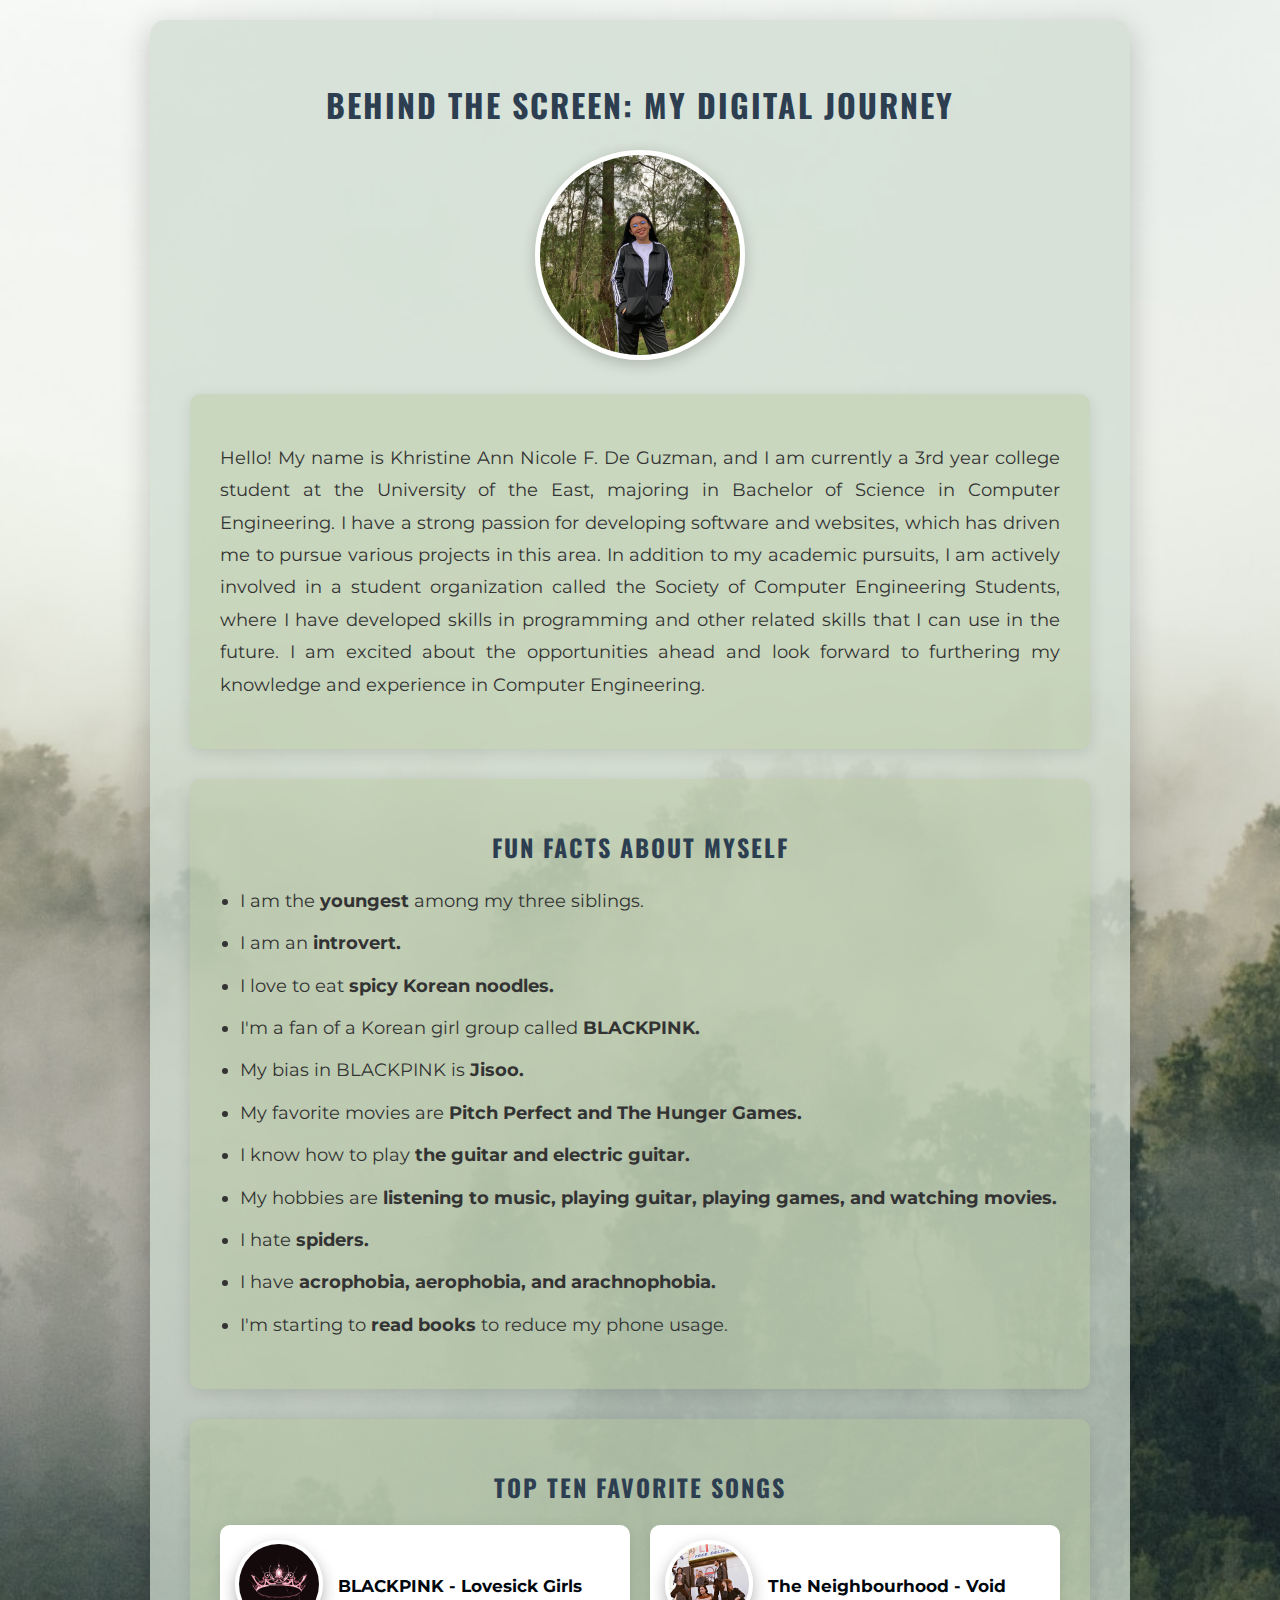
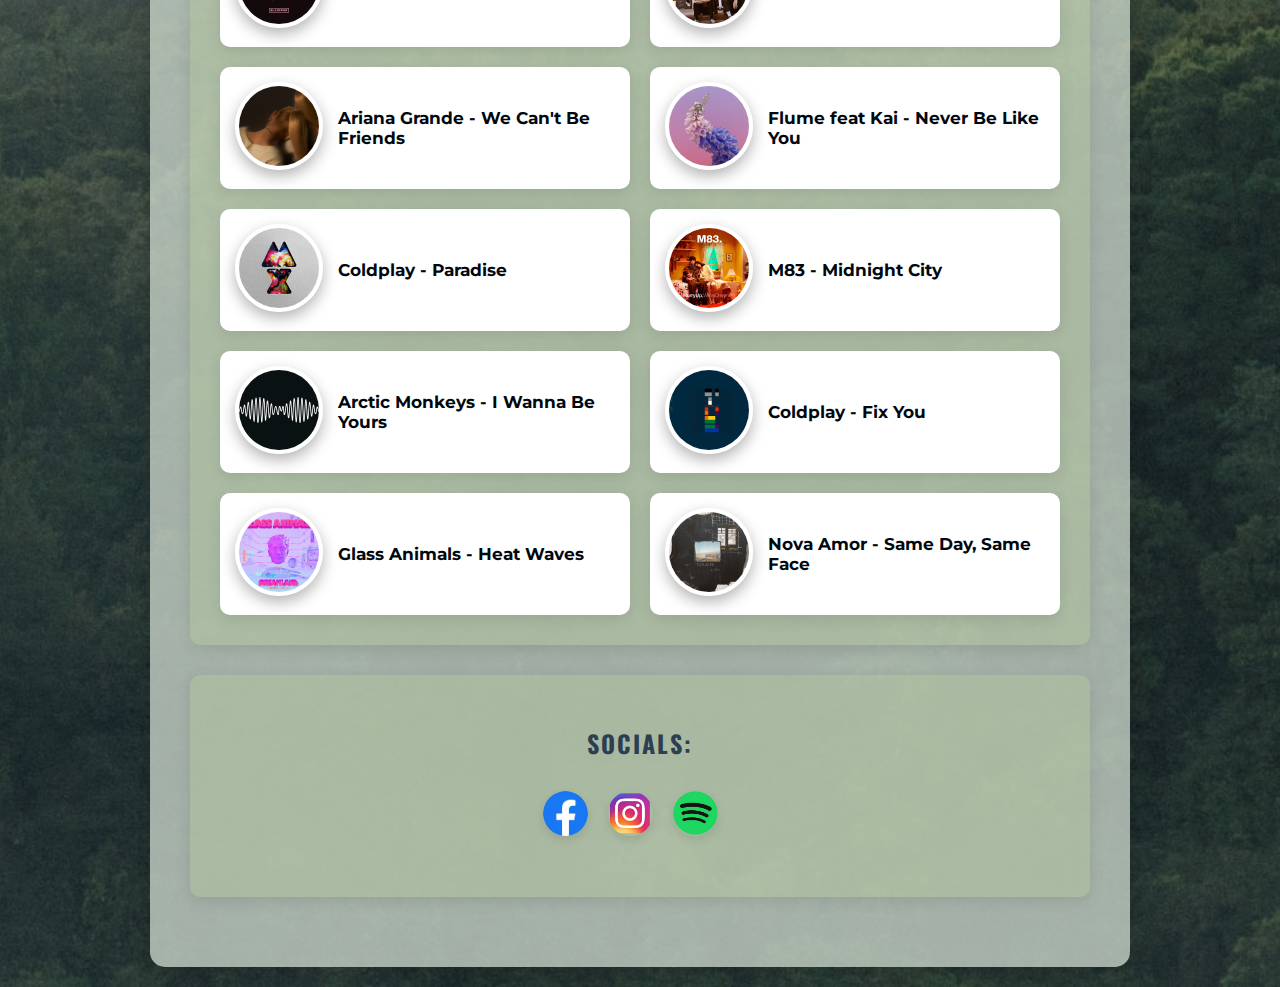
==== mysite/index.html @ 2cab1b67 "images" ====
<!DOCTYPE html>
<html lang="en">
<head>
    <meta charset="UTF-8"> <!-- Character encoding for the document -->
    <meta name="viewport" content="width=device-width, initial-scale=1.0"> <!-- Responsive design for mobile devices -->
    <title>Biography</title> <!-- Title of the page displayed in the browser tab -->
    <link rel="stylesheet" href="https://cdnjs.cloudflare.com/ajax/libs/font-awesome/6.0.0-beta3/css/all.min.css"> <!-- Font Awesome for icons -->
    <link href="https://fonts.googleapis.com/css2?family=Anton&family=Eczar:wght@400..800&family=Headland+One&family=Montserrat:ital,wght@0,100..900;1,100..900&family=Oswald:wght@200..700&family=Playfair:ital,opsz,wght@0,5..1200,300..900;1,5..1200,300..900&display=swap" rel="stylesheet"> <!-- Google Fonts for custom typography -->
    <style>
        /* General styles for the body */
        body {
            display: flex; /* Flexbox layout for centering content */
            justify-content: center; /* Center content horizontally */
            align-items: center; /* Center content vertically */
            background-image: url('/images/forest2.jpg'); /* Background image */
            background-size: cover; /* Cover the entire viewport */
            background-position: center; /* Center the image */
            background-repeat: no-repeat; /* No repeating of background image */
            margin: 0; /* Remove default margin */
            font-family: 'Montserrat', sans-serif; /* Default font for the body */
            color: #333; /* Default text color */
        }

        /* Container for main content */
        .main-container {
            background-color: rgba(208, 220, 208, 0.75); /* Semi-transparent background color */
            border-radius: 15px; /* Rounded corners */
            padding: 40px; /* Padding inside the container */
            max-width: 900px; /* Maximum width of the container */
            margin: 20px; /* Margin around the container */
            box-shadow: 0 8px 30px rgba(0, 0, 0, 0.2); /* Shadow effect */
            animation: fadeIn 1s ease-in-out; /* Fade-in animation */
        }

        /* Styles for headings */
        h1, h2 {
            font-family: 'Oswald', sans-serif; /* Custom font for headings */
            color: #2c3e50; /* Text color for headings */
            text-transform: uppercase; /* Uppercase text */
            letter-spacing: 2px; /* Spacing between letters */
        }

        /* Styles for circular image */
        .circle-image {
            height: 200px; /* Height of the image */
            width: 200px; /* Width of the image */
            border-radius: 50%; /* Circular shape */
            object-fit: cover; /* Crop the image to fit the container */
            border: 5px solid #fff; /* White border around the image */
            box-shadow: 0 4px 15px rgba(0, 0, 0, 0.2); /* Shadow effect */
            transition: transform 0.3s ease; /* Smooth transition for hover effect */
        }

        /* Hover effect for the circular image */
        .circle-image:hover {
            transform: scale(1.05); /* Slightly enlarge the image on hover */
        }

        /* Styles for section containers */
        .section-container {
            background-color: rgba(181, 201, 154, 0.4); /* Semi-transparent background color */
            border-radius: 10px; /* Rounded corners */
            padding: 30px; /* Padding inside the container */
            margin: 30px 0; /* Margin above and below the container */
            box-shadow: 0 4px 15px rgba(0, 0, 0, 0.1); /* Shadow effect */
        }

        /* Styles for text size */
        .size {
            font-size: 18px; /* Font size for text */
            line-height: 1.8; /* Line height for readability */
        }

        /* Styles for unordered lists */
        ul.size {
            padding-left: 20px; /* Indentation for list items */
        }

        ul.size li {
            margin-bottom: 10px; /* Space between list items */
        }

        /* Styles for justified text alignment */
        .justify-center {
            width: 100%; /* Full width */
            margin: 0 auto; /* Center align the text block */
            text-align: justify; /* Justify text */
            text-align-last: start; /* Align the last line to the start */
        }

        /* Grid layout for song items */
        .container {
            display: grid; /* Grid layout */
            grid-template-columns: 1fr 1fr; /* Two equal columns */
            gap: 20px; /* Space between grid items */
        }

        .column {
            display: grid; /* Grid layout for columns */
            gap: 20px; /* Space between items */
        }

        /* Styles for individual items */
        .item {
            display: flex; /* Flexbox layout */
            align-items: center; /* Center items vertically */
            background-color: #fff; /* White background */
            padding: 15px; /* Padding inside the item */
            border-radius: 10px; /* Rounded corners */
            box-shadow: 0 4px 15px rgba(0, 0, 0, 0.1); /* Shadow effect */
            transition: transform 0.3s ease, box-shadow 0.3s ease; /* Smooth transition for hover effects */
        }

        /* Hover effect for items */
        .item:hover {
            transform: scale(1.05); /* Slightly enlarge the item on hover */
            box-shadow: 0 6px 20px rgba(0, 0, 0, 0.2); /* Stronger shadow on hover */
        }

       /* Styles for play button images */
        .playButton {
            width: 80px; /* Width of the button */
            height: 80px; /* Height of the button to maintain a square aspect ratio */
            border-radius: 50%; /* Circular shape */
            object-fit: cover; /* Crop the image to fit the container */
            cursor: pointer; /* Pointer cursor on hover */
            margin-right: 15px; /* Space between button and text */
            border: 4px solid rgba(255, 255, 255, 0.8); /* Semi-transparent white border */
            box-shadow: 0 6px 15px rgba(0, 0, 0, 0.3); /* Enhanced shadow effect */
            transition: all 0.3s ease; /* Smooth transition for hover effects */
            background: radial-gradient(circle, rgba(255, 255, 255, 0.1), rgba(255, 255, 255, 0) 70%); /* Subtle gradient effect */
        }

        /* Hover effect for play button images */
        .playButton:hover {
            transform: scale(1.1); /* Slightly enlarge the image on hover */
            box-shadow: 0 8px 20px rgba(0, 0, 0, 0.4); /* Stronger shadow on hover */
            border-color: rgba(255, 255, 255, 1); /* Solid white border on hover */
            background: radial-gradient(circle, rgba(255, 255, 255, 0.2), rgba(255, 255, 255, 0) 70%); /* More pronounced gradient effect */
        }
        /* Styles for text in items */
        .text {
            font-size: 17px; /* Font size for text */
            text-align: left; /* Align text to the left */
            flex: 1; /* Flexbox to fill available space */
            color: #00070e; /* Text color */
        }

        /* Styles for social media buttons */
        .socials-container {
            display: flex; /* Flexbox layout */
            justify-content: center; /* Center align items horizontally */
            flex-wrap: wrap; /* Wrap items if necessary */
            gap: 20px; /* Space between items */
            margin-top: 30px; /* Margin above the container */
        }

        .socials-container .button img {
            width: 45px; /* Width of social media icons */
            height: 45px; /* Height of social media icons */
            transition: transform 0.3s ease; /* Smooth transition for hover effect */
            border-radius: 50%; /* Circular shape */
            box-shadow: 0 4px 10px rgba(0, 0, 0, 0.1); /* Shadow effect */
        }

        /* Hover effect for social media icons */
        .socials-container .button img:hover {
            transform: scale(1.2); /* Slightly enlarge the icon on hover */
        }

        /* Keyframes for fade-in animation */
        @keyframes fadeIn {
            from {
                opacity: 0; /* Start with opacity 0 */
                transform: translateY(-20px); /* Start slightly above */
            }
            to {
                opacity: 1; /* End with full opacity */
                transform: translateY(0); /* End at original position */
            }
        }
    </style>
</head>
<body>
    <div class="main-container">
        <center>
            <h1>Behind the Screen: My Digital Journey</h1> <!-- Main heading -->
            <img src="/images/me again.jpg" class="circle-image" alt="My Photo" title="so cute"> <!-- Profile image -->
        </center>

        <div class="section-container">
            <div class="justify-center">
                <p id="p1" class="size">
                    Hello! My name is Khristine Ann Nicole F. De Guzman, and I am currently a 3rd year college student at the University of the East,
                    majoring in Bachelor of Science in Computer Engineering. I have a strong passion for developing software and websites, which 
                    has driven me to pursue various projects in this area. In addition to my academic pursuits, I am actively involved in a student  
                    organization called the Society of Computer Engineering Students, where I have developed skills in programming and other related skills that I can 
                    use in the future. I am excited about the opportunities ahead and look forward to furthering my knowledge and experience in Computer Engineering.
                </p>
            </div>
        </div>

        <div class="section-container">
            <center>
                <h2>Fun Facts About Myself</h2> <!-- Section heading -->
            </center>
            <ul class="size">
                <!-- List of fun facts -->
                <li>I am the <strong>youngest</strong> among my three siblings.</li>
                <li>I am an <strong>introvert.</strong></li>
                <li>I love to eat <strong>spicy Korean noodles.</strong></li>
                <li>I'm a fan of a Korean girl group called <strong>BLACKPINK.</strong></li>
                <li>My bias in BLACKPINK is <strong>Jisoo.</strong></li>
                <li>My favorite movies are <strong>Pitch Perfect and The Hunger Games.</strong></li>
                <li>I know how to play <strong>the guitar and electric guitar.</strong></li>
                <li>My hobbies are <strong>listening to music, playing guitar, playing games, and watching movies.</strong></li>
                <li>I hate <strong>spiders.</strong></li>
                <li>I have <strong>acrophobia, aerophobia, and arachnophobia.</strong></li>
                <li>I'm starting to <strong>read books</strong> to reduce my phone usage.</li>
            </ul>
        </div>

        <div class="section-container">
            <center>
                <h2>Top Ten Favorite Songs</h2> <!-- Section heading -->
            </center>
            <div class="container">
                <div class="column">
                    <!-- List of favorite songs with links and images -->
                    <div class="item">
                        <a href="https://youtu.be/dyRsYk0LyA8?si=FkeVTns3Djf4Uj4a" class="button" title="Click the image">
                            <img class="playButton" src="/images/lovesick girls.jfif" alt="BLACKPINK - Lovesick Girls">
                        </a>
                        <p class="text"><strong>BLACKPINK - Lovesick Girls</strong></p>
                    </div>
                    <div class="item">
                        <a href="https://youtu.be/KNtJGQkC-WI?si=9KeRDptTZYSAr39r" class="button" title="Click the image">
                            <img class="playButton" src="/images/we cant be friends.jfif" alt="Ariana Grande - We Can't Be Friends">
                        </a>
                        <p class="text"><strong>Ariana Grande - We Can't Be Friends</strong></p>
                    </div>
                    <div class="item">
                        <a href="https://youtu.be/1G4isv_Fylg?si=i5DEYRiq6AjePLD2" class="button" title="Click the image">
                            <img class="playButton" src="/images/paradise.jfif" alt="Coldplay - Paradise">
                        </a>
                        <p class="text"><strong>Coldplay - Paradise</strong></p>
                    </div>
                    <div class="item">
                        <a href="https://youtu.be/nyuo9-OjNNg?si=h8f2tadHwma1LgUd" class="button" title="Click the image">
                            <img class="playButton" src="/images/iwby.jfif" alt="Arctic Monkeys - I Wanna Be Yours">
                        </a>
                        <p class="text"><strong>Arctic Monkeys - I Wanna Be Yours</strong></p>
                    </div>
                    <div class="item">
                        <a href="https://youtu.be/mRD0-GxqHVo?si=ljluUmWOCuQTzFej" class="button" title="Click the image">
                            <img class="playButton" src="/images/heat waves.jfif" alt="Glass Animals - Heat Waves">
                        </a>
                        <p class="text"><strong>Glass Animals - Heat Waves</strong></p>
                    </div>
                </div>
                
                <div class="column">
                    <!-- Continuation of the list of favorite songs -->
                    <div class="item">
                        <a href="https://youtu.be/agdObcVqqMU?si=edaJ4HWxiCZ1FqUi" class="button" title="Click the image">
                            <img class="playButton" src="/images/void.jfif" alt="The Neighbourhood - Void">
                        </a>
                        <p class="text"><strong>The Neighbourhood - Void</strong></p>
                    </div>
                    <div class="item">
                        <a href="https://youtu.be/Ly7uj0JwgKg?si=FfVz0w5lbWAhgZRU" class="button" title="Click the image">
                            <img class="playButton" src="    /images/never be like yo.jfif" alt="Flume feat Kai - Never Be Like You">
                        </a>
                        <p class="text"><strong>Flume feat Kai - Never Be Like You</strong></p>
                    </div>
                    <div class="item">
                        <a href="https://youtu.be/dX3k_QDnzHE?si=Y-CjiTrNg-SC_PJ_" class="button" title="Click the image">
                            <img class="playButton" src="/images/midnight city.jfif" alt="M83 - Midnight City">
                        </a>
                        <p class="text"><strong>M83 - Midnight City</strong></p>
                    </div>
                    <div class="item">
                        <a href="https://youtu.be/k4V3Mo61fJM?si=1-l8E3bDC9uke3KX" class="button" title="Click the image">
                            <img class="playButton" src="/images/fix you.jfif" alt="Coldplay - Fix You">
                        </a>
                        <p class="text"><strong>Coldplay - Fix You</strong></p>
                    </div>
                    <div class="item">
                        <a href="https://youtu.be/gJB8086wxj4?si=T2BcfjELr_qhOo3C" class="button" title="Click the image">
                            <img class="playButton" src="/images/sdsf.jfif" alt="Nova Amor - Same Day, Same Face">
                        </a>
                        <p class="text"><strong>Nova Amor - Same Day, Same Face</strong></p>
                    </div>
                </div>
            </div>
        </div>

        <div class="section-container">
            <center>
                <h2>Socials:</h2> <!-- Section heading -->
                <div class="socials-container">
                    <!-- Social media icons with links -->
                    <a href="https://www.facebook.com/khrstn.dgzmn24" class="button" title="Facebook">
                        <img src="/images/fb.png" alt="Facebook">
                    </a>
                    <a href="https://www.instagram.com/aymkeydi/?hl=en" class="button" title="Instagram">
                        <img src="/images/insta.png" alt="Instagram">
                    </a>
                    <a href="https://open.spotify.com/user/uxahogxzsr3gxp31v0a410ooy?si=de86f78c50b0498d" class="button" title="Spotify">
                        <img src="/images/spotify.png" alt="Spotify">
                    </a><br><br><br><br>
                </div>
            </center>
        </div>
    </div>
</body>
</html>
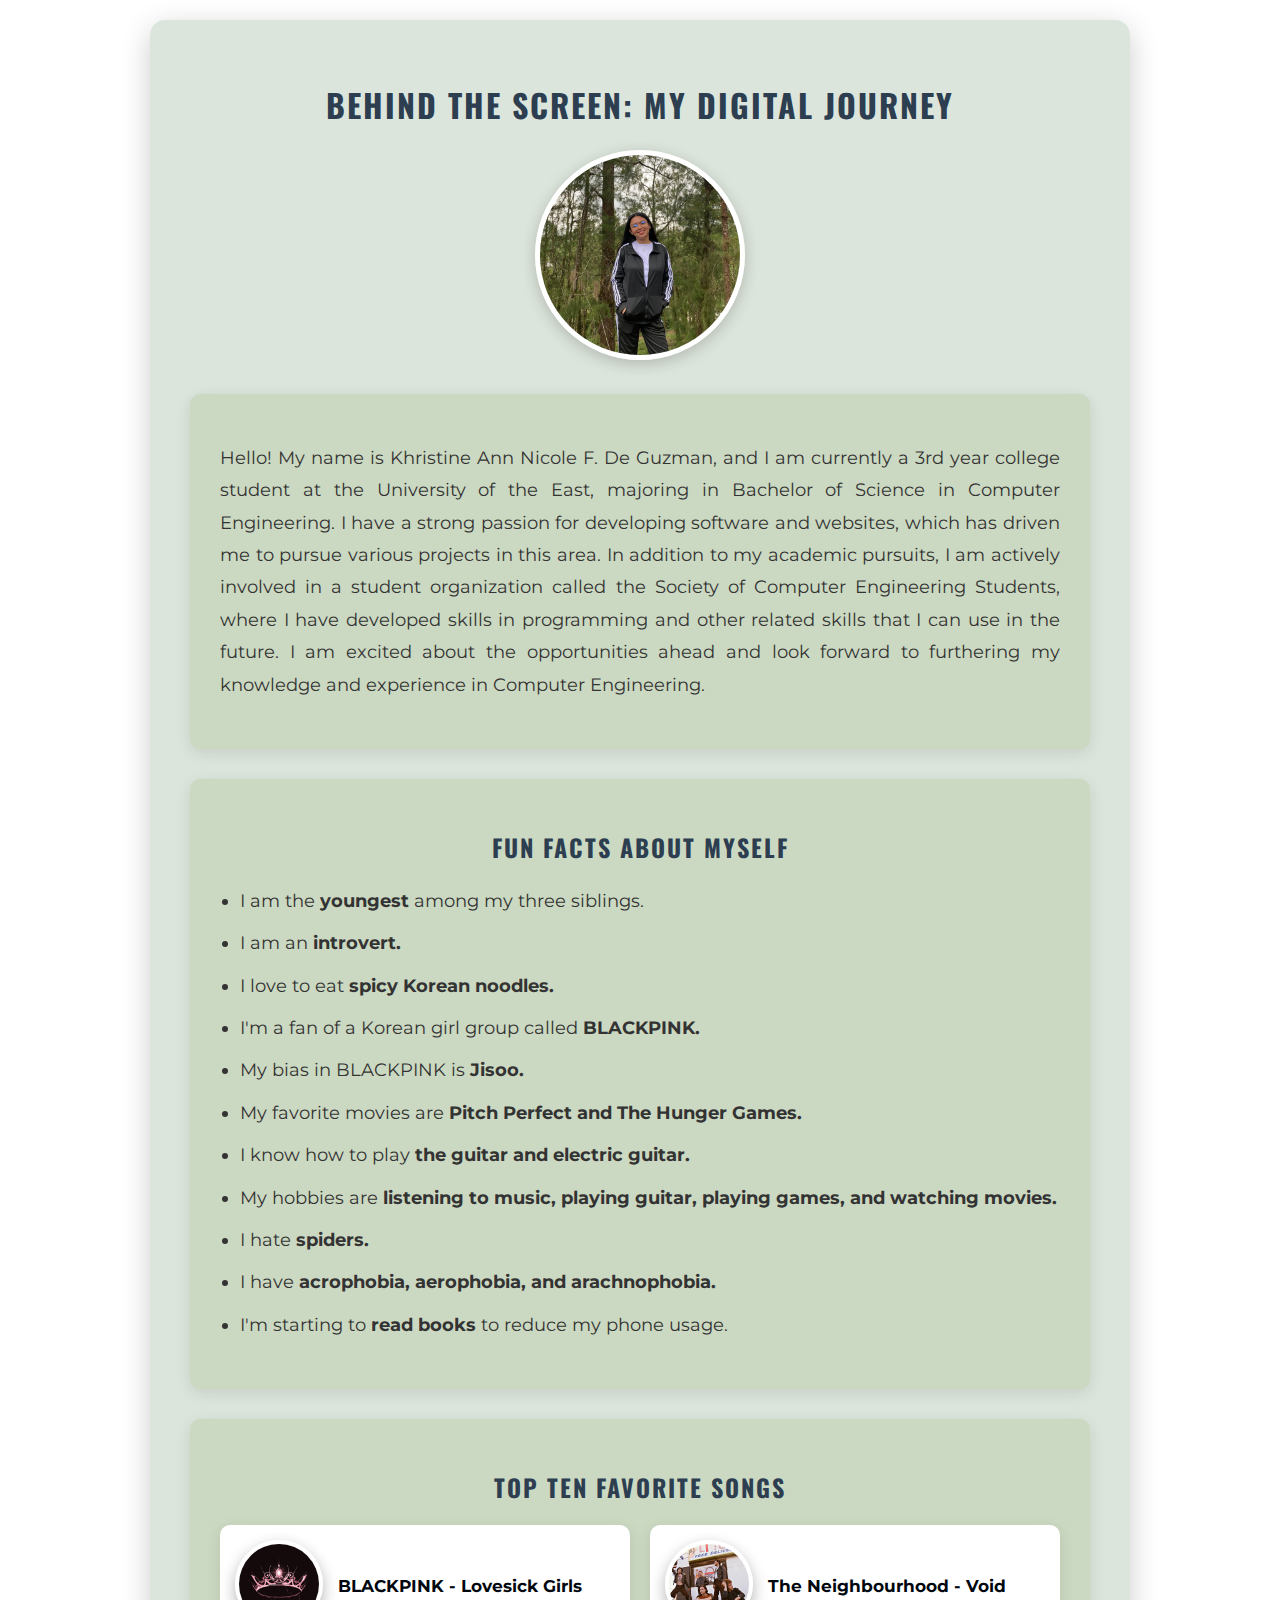
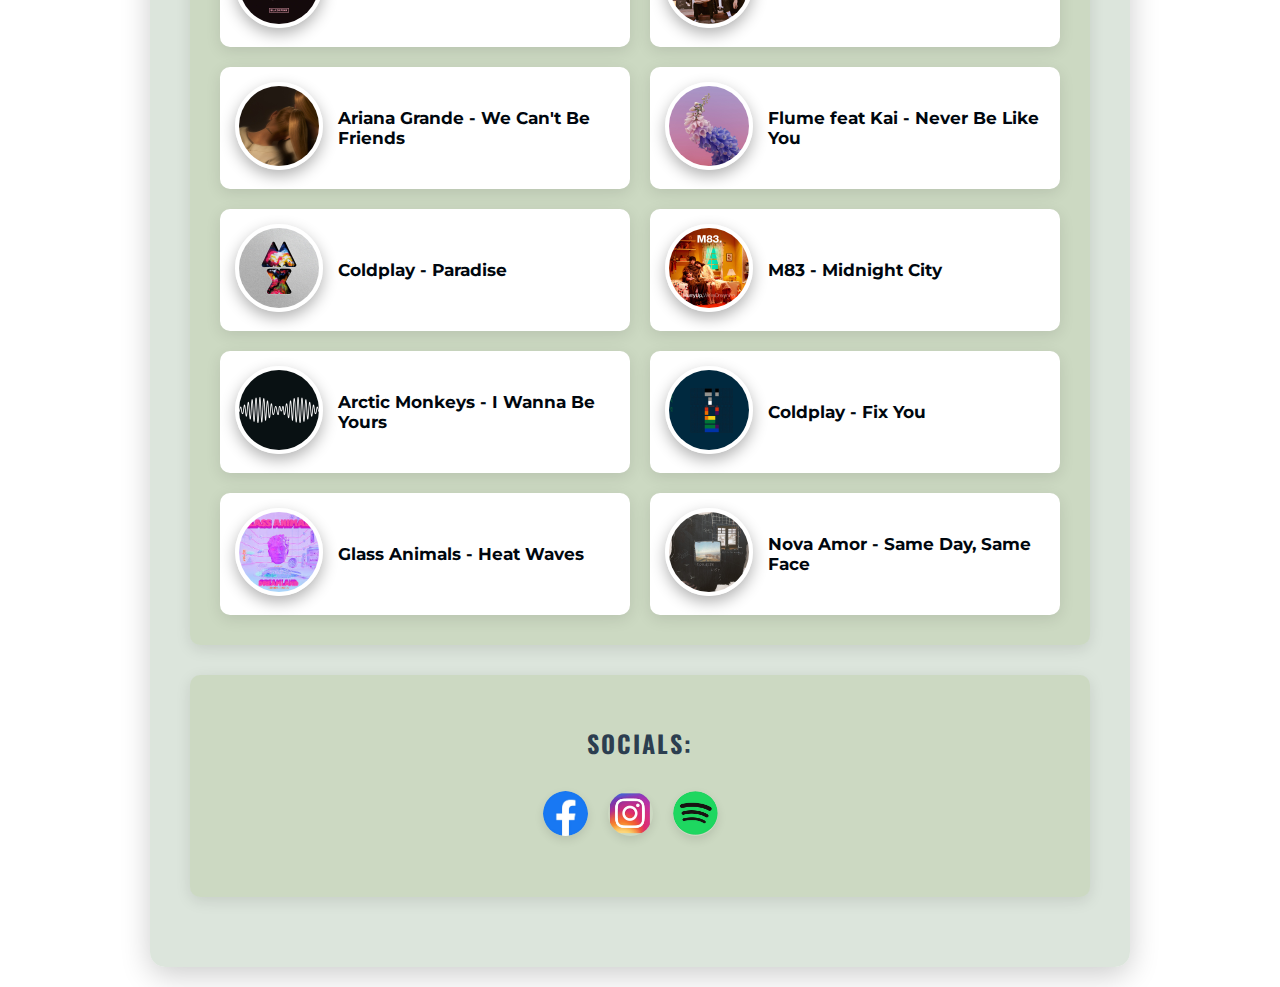
==== commit 016507f2: "1st" ====
--- a/mysite/index.html
+++ b/mysite/index.html
@@ -12,7 +12,7 @@
             display: flex; /* Flexbox layout for centering content */
             justify-content: center; /* Center content horizontally */
             align-items: center; /* Center content vertically */
-            background-image: url('/images/forest2.jpg'); /* Background image */
+            background-image: url('/websites/images/forest2.jpg'); /* Background image */
             background-size: cover; /* Cover the entire viewport */
             background-position: center; /* Center the image */
             background-repeat: no-repeat; /* No repeating of background image */
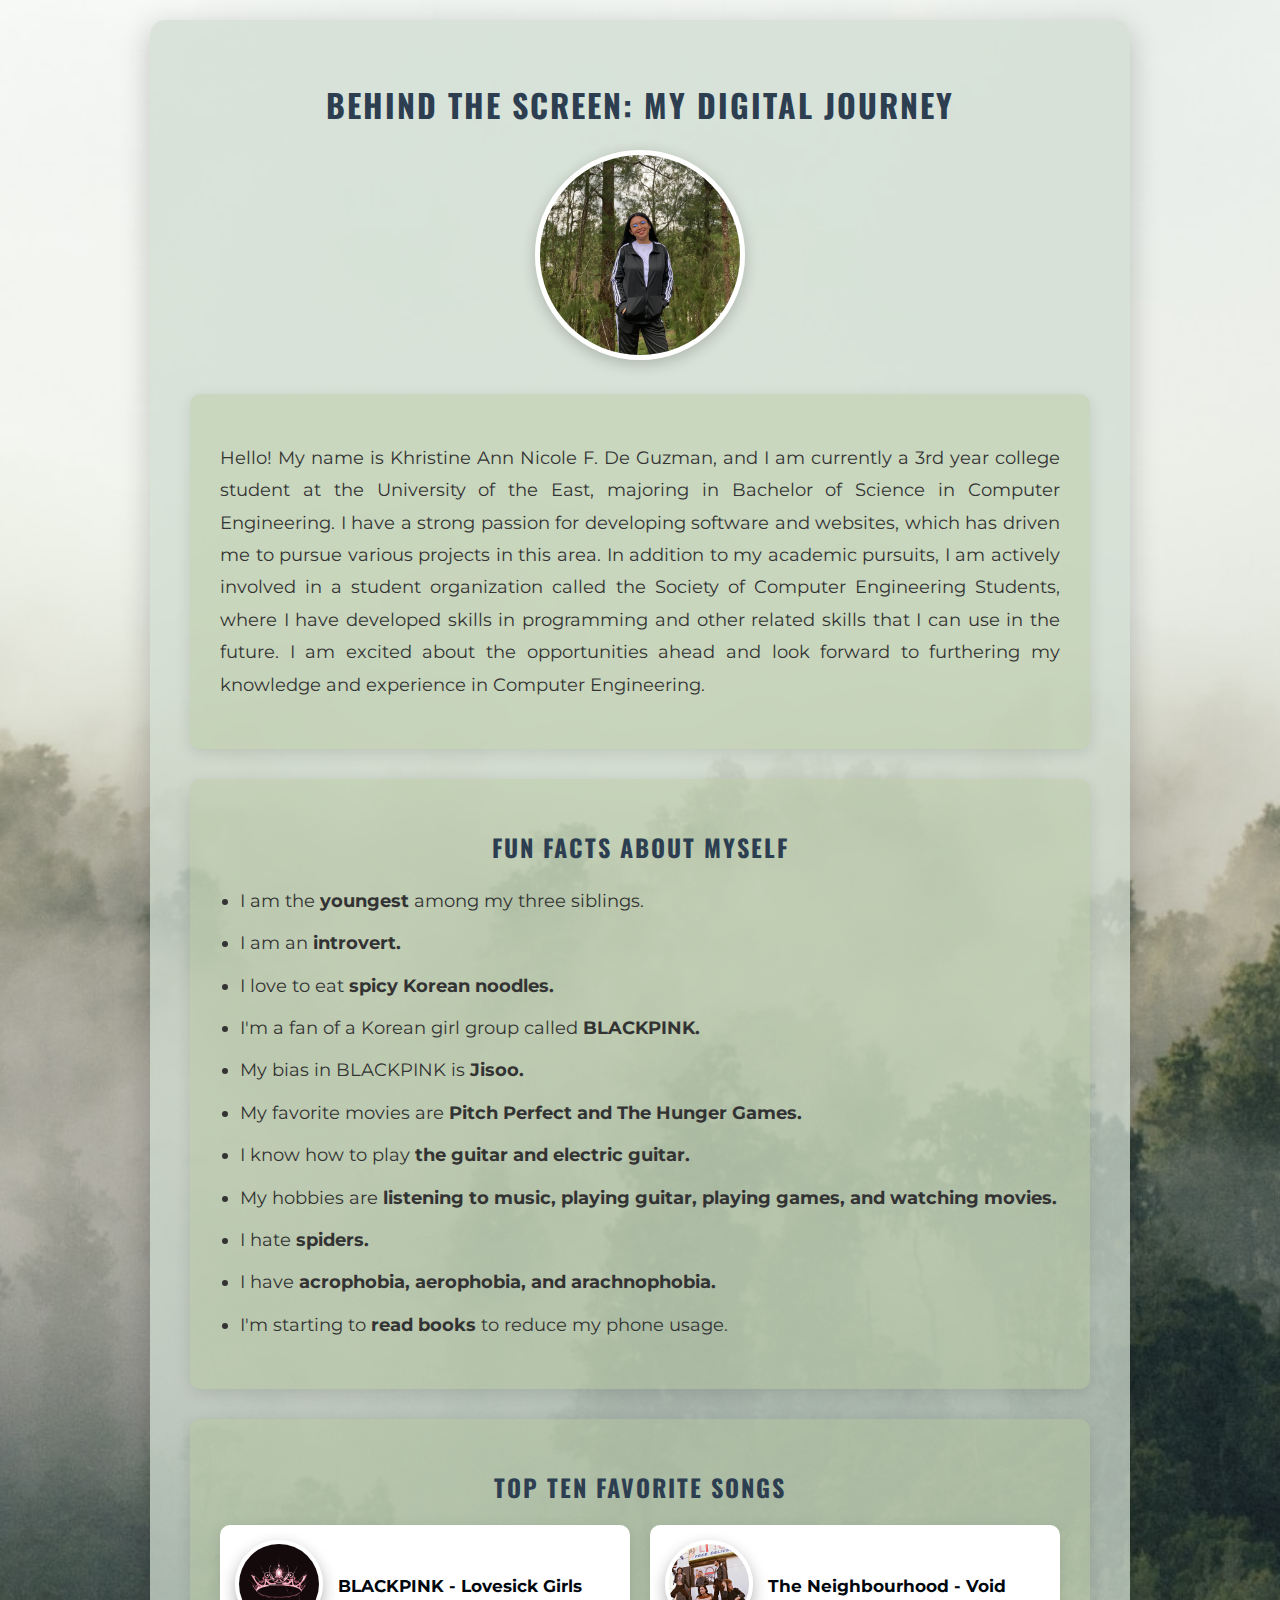
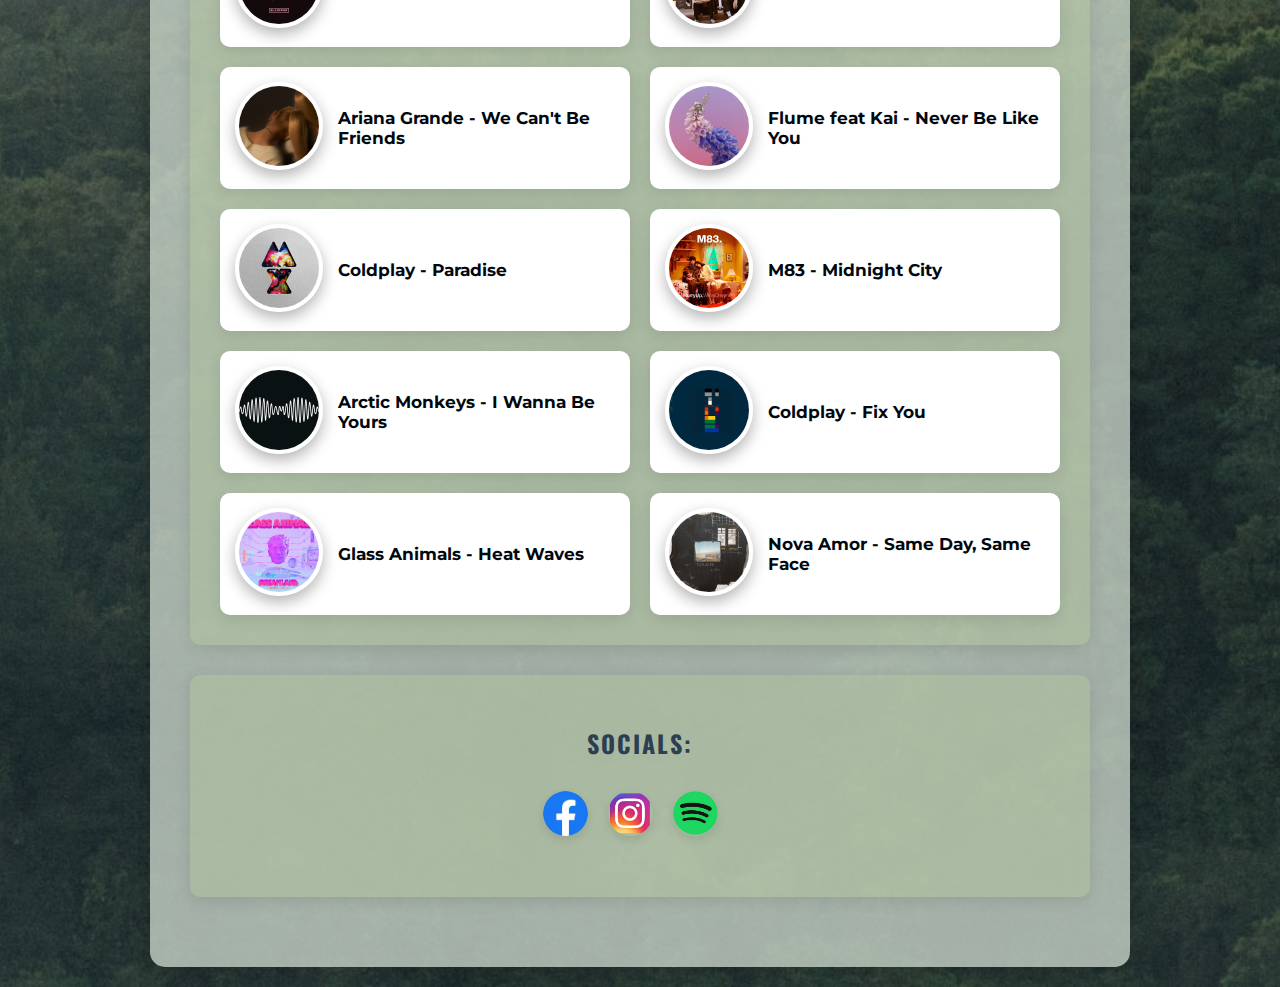
==== commit a9ef6545: "1st" ====
--- a/mysite/index.html
+++ b/mysite/index.html
@@ -12,7 +12,7 @@
             display: flex; /* Flexbox layout for centering content */
             justify-content: center; /* Center content horizontally */
             align-items: center; /* Center content vertically */
-            background-image: url('/websites/images/forest2.jpg'); /* Background image */
+            background-image: url('../images/forest2.jpg'); /* Background image */
             background-size: cover; /* Cover the entire viewport */
             background-position: center; /* Center the image */
             background-repeat: no-repeat; /* No repeating of background image */
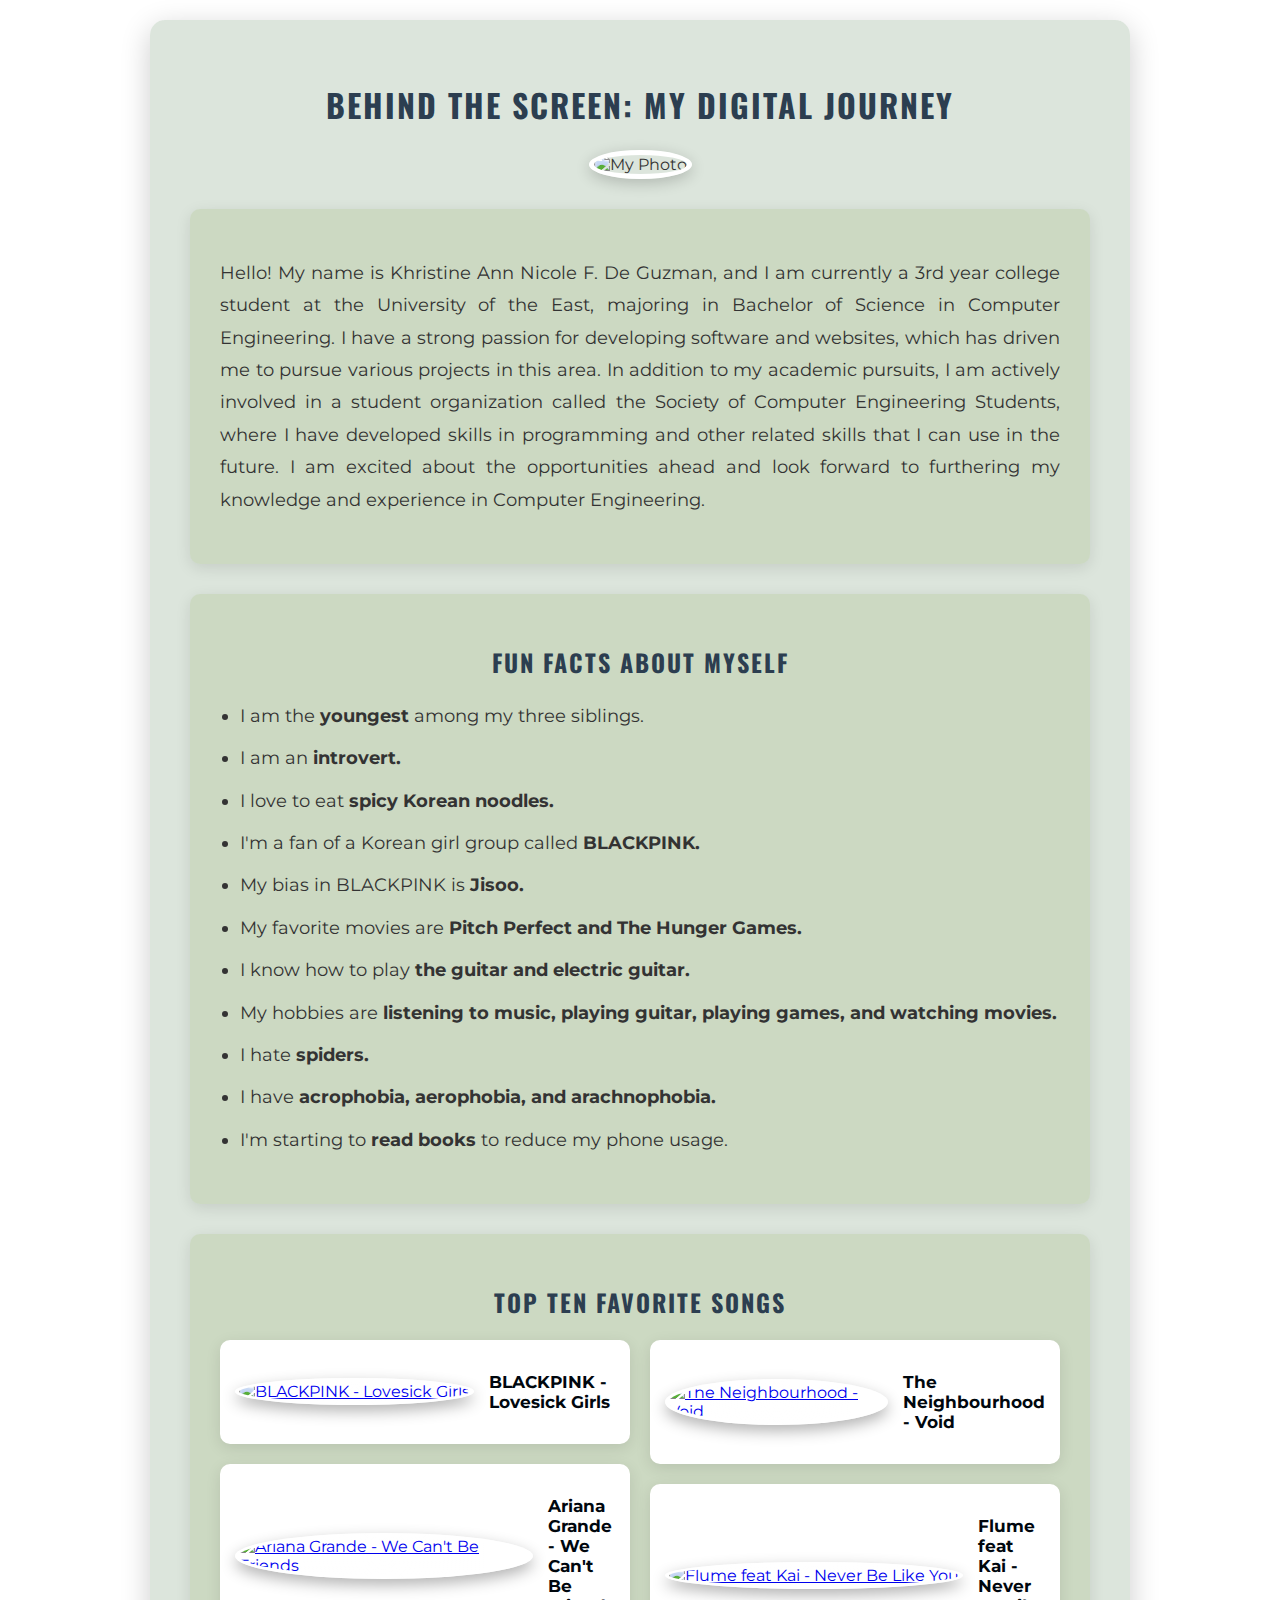
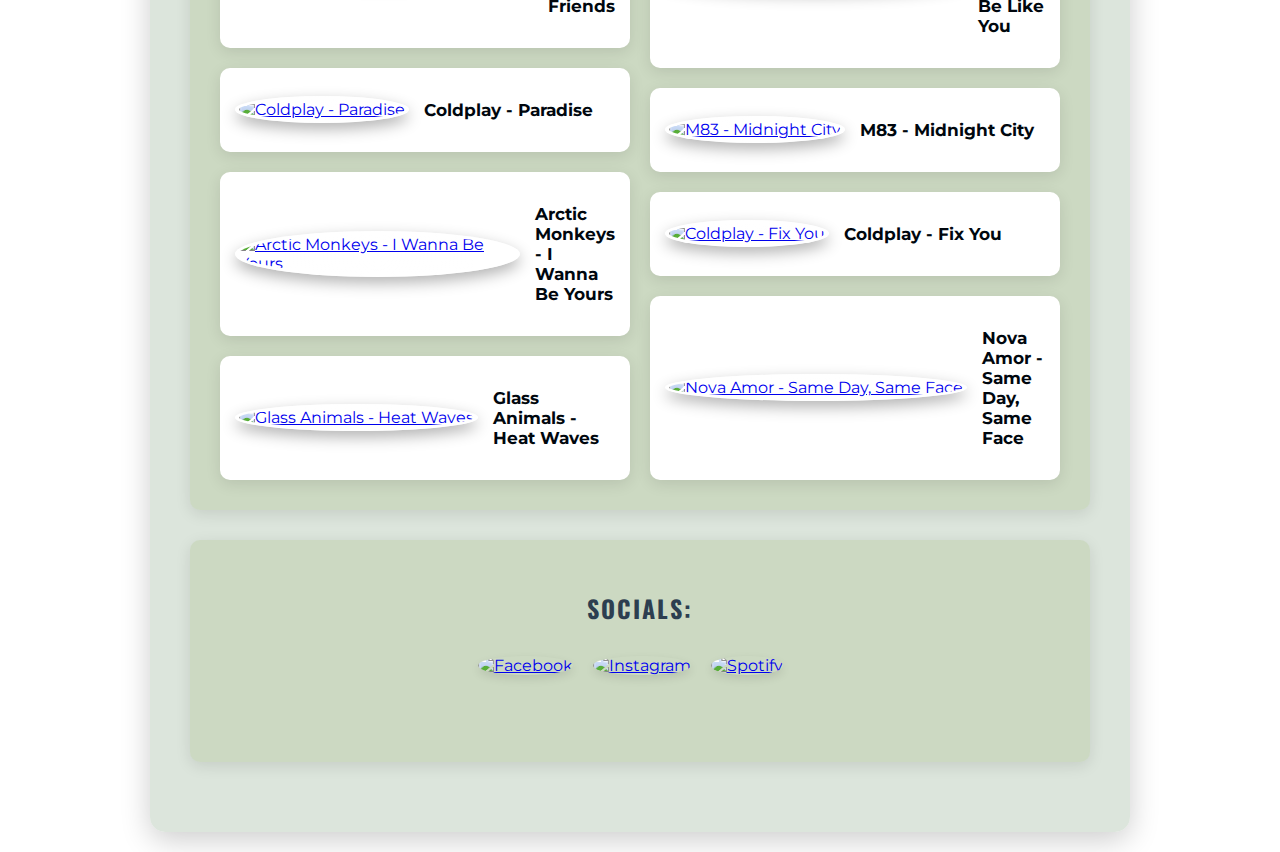
==== commit 7ffd58bf: "final" ====
--- a/mysite/index.html
+++ b/mysite/index.html
@@ -12,7 +12,7 @@
             display: flex; /* Flexbox layout for centering content */
             justify-content: center; /* Center content horizontally */
             align-items: center; /* Center content vertically */
-            background-image: url('../images/forest2.jpg'); /* Background image */
+            background-image: url('....//forest2.jpg'); /* Background image */
             background-size: cover; /* Cover the entire viewport */
             background-position: center; /* Center the image */
             background-repeat: no-repeat; /* No repeating of background image */
@@ -185,7 +185,7 @@
     <div class="main-container">
         <center>
             <h1>Behind the Screen: My Digital Journey</h1> <!-- Main heading -->
-            <img src="/images/me again.jpg" class="circle-image" alt="My Photo" title="so cute"> <!-- Profile image -->
+            <img src="..//me again.jpg" class="circle-image" alt="My Photo" title="so cute"> <!-- Profile image -->
         </center>
 
         <div class="section-container">
@@ -229,31 +229,31 @@
                     <!-- List of favorite songs with links and images -->
                     <div class="item">
                         <a href="https://youtu.be/dyRsYk0LyA8?si=FkeVTns3Djf4Uj4a" class="button" title="Click the image">
-                            <img class="playButton" src="/images/lovesick girls.jfif" alt="BLACKPINK - Lovesick Girls">
+                            <img class="playButton" src="..//lovesick girls.jfif" alt="BLACKPINK - Lovesick Girls">
                         </a>
                         <p class="text"><strong>BLACKPINK - Lovesick Girls</strong></p>
                     </div>
                     <div class="item">
                         <a href="https://youtu.be/KNtJGQkC-WI?si=9KeRDptTZYSAr39r" class="button" title="Click the image">
-                            <img class="playButton" src="/images/we cant be friends.jfif" alt="Ariana Grande - We Can't Be Friends">
+                            <img class="playButton" src="..//we cant be friends.jfif" alt="Ariana Grande - We Can't Be Friends">
                         </a>
                         <p class="text"><strong>Ariana Grande - We Can't Be Friends</strong></p>
                     </div>
                     <div class="item">
                         <a href="https://youtu.be/1G4isv_Fylg?si=i5DEYRiq6AjePLD2" class="button" title="Click the image">
-                            <img class="playButton" src="/images/paradise.jfif" alt="Coldplay - Paradise">
+                            <img class="playButton" src="..//paradise.jfif" alt="Coldplay - Paradise">
                         </a>
                         <p class="text"><strong>Coldplay - Paradise</strong></p>
                     </div>
                     <div class="item">
                         <a href="https://youtu.be/nyuo9-OjNNg?si=h8f2tadHwma1LgUd" class="button" title="Click the image">
-                            <img class="playButton" src="/images/iwby.jfif" alt="Arctic Monkeys - I Wanna Be Yours">
+                            <img class="playButton" src="..//iwby.jfif" alt="Arctic Monkeys - I Wanna Be Yours">
                         </a>
                         <p class="text"><strong>Arctic Monkeys - I Wanna Be Yours</strong></p>
                     </div>
                     <div class="item">
                         <a href="https://youtu.be/mRD0-GxqHVo?si=ljluUmWOCuQTzFej" class="button" title="Click the image">
-                            <img class="playButton" src="/images/heat waves.jfif" alt="Glass Animals - Heat Waves">
+                            <img class="playButton" src="..//heat waves.jfif" alt="Glass Animals - Heat Waves">
                         </a>
                         <p class="text"><strong>Glass Animals - Heat Waves</strong></p>
                     </div>
@@ -263,31 +263,31 @@
                     <!-- Continuation of the list of favorite songs -->
                     <div class="item">
                         <a href="https://youtu.be/agdObcVqqMU?si=edaJ4HWxiCZ1FqUi" class="button" title="Click the image">
-                            <img class="playButton" src="/images/void.jfif" alt="The Neighbourhood - Void">
+                            <img class="playButton" src="..//void.jfif" alt="The Neighbourhood - Void">
                         </a>
                         <p class="text"><strong>The Neighbourhood - Void</strong></p>
                     </div>
                     <div class="item">
                         <a href="https://youtu.be/Ly7uj0JwgKg?si=FfVz0w5lbWAhgZRU" class="button" title="Click the image">
-                            <img class="playButton" src="    /images/never be like yo.jfif" alt="Flume feat Kai - Never Be Like You">
+                            <img class="playButton" src="    ..//never be like yo.jfif" alt="Flume feat Kai - Never Be Like You">
                         </a>
                         <p class="text"><strong>Flume feat Kai - Never Be Like You</strong></p>
                     </div>
                     <div class="item">
                         <a href="https://youtu.be/dX3k_QDnzHE?si=Y-CjiTrNg-SC_PJ_" class="button" title="Click the image">
-                            <img class="playButton" src="/images/midnight city.jfif" alt="M83 - Midnight City">
+                            <img class="playButton" src="..//midnight city.jfif" alt="M83 - Midnight City">
                         </a>
                         <p class="text"><strong>M83 - Midnight City</strong></p>
                     </div>
                     <div class="item">
                         <a href="https://youtu.be/k4V3Mo61fJM?si=1-l8E3bDC9uke3KX" class="button" title="Click the image">
-                            <img class="playButton" src="/images/fix you.jfif" alt="Coldplay - Fix You">
+                            <img class="playButton" src="..//fix you.jfif" alt="Coldplay - Fix You">
                         </a>
                         <p class="text"><strong>Coldplay - Fix You</strong></p>
                     </div>
                     <div class="item">
                         <a href="https://youtu.be/gJB8086wxj4?si=T2BcfjELr_qhOo3C" class="button" title="Click the image">
-                            <img class="playButton" src="/images/sdsf.jfif" alt="Nova Amor - Same Day, Same Face">
+                            <img class="playButton" src="..//sdsf.jfif" alt="Nova Amor - Same Day, Same Face">
                         </a>
                         <p class="text"><strong>Nova Amor - Same Day, Same Face</strong></p>
                     </div>
@@ -301,13 +301,13 @@
                 <div class="socials-container">
                     <!-- Social media icons with links -->
                     <a href="https://www.facebook.com/khrstn.dgzmn24" class="button" title="Facebook">
-                        <img src="/images/fb.png" alt="Facebook">
+                        <img src="..//fb.png" alt="Facebook">
                     </a>
                     <a href="https://www.instagram.com/aymkeydi/?hl=en" class="button" title="Instagram">
-                        <img src="/images/insta.png" alt="Instagram">
+                        <img src="..//insta.png" alt="Instagram">
                     </a>
                     <a href="https://open.spotify.com/user/uxahogxzsr3gxp31v0a410ooy?si=de86f78c50b0498d" class="button" title="Spotify">
-                        <img src="/images/spotify.png" alt="Spotify">
+                        <img src="..//spotify.png" alt="Spotify">
                     </a><br><br><br><br>
                 </div>
             </center>
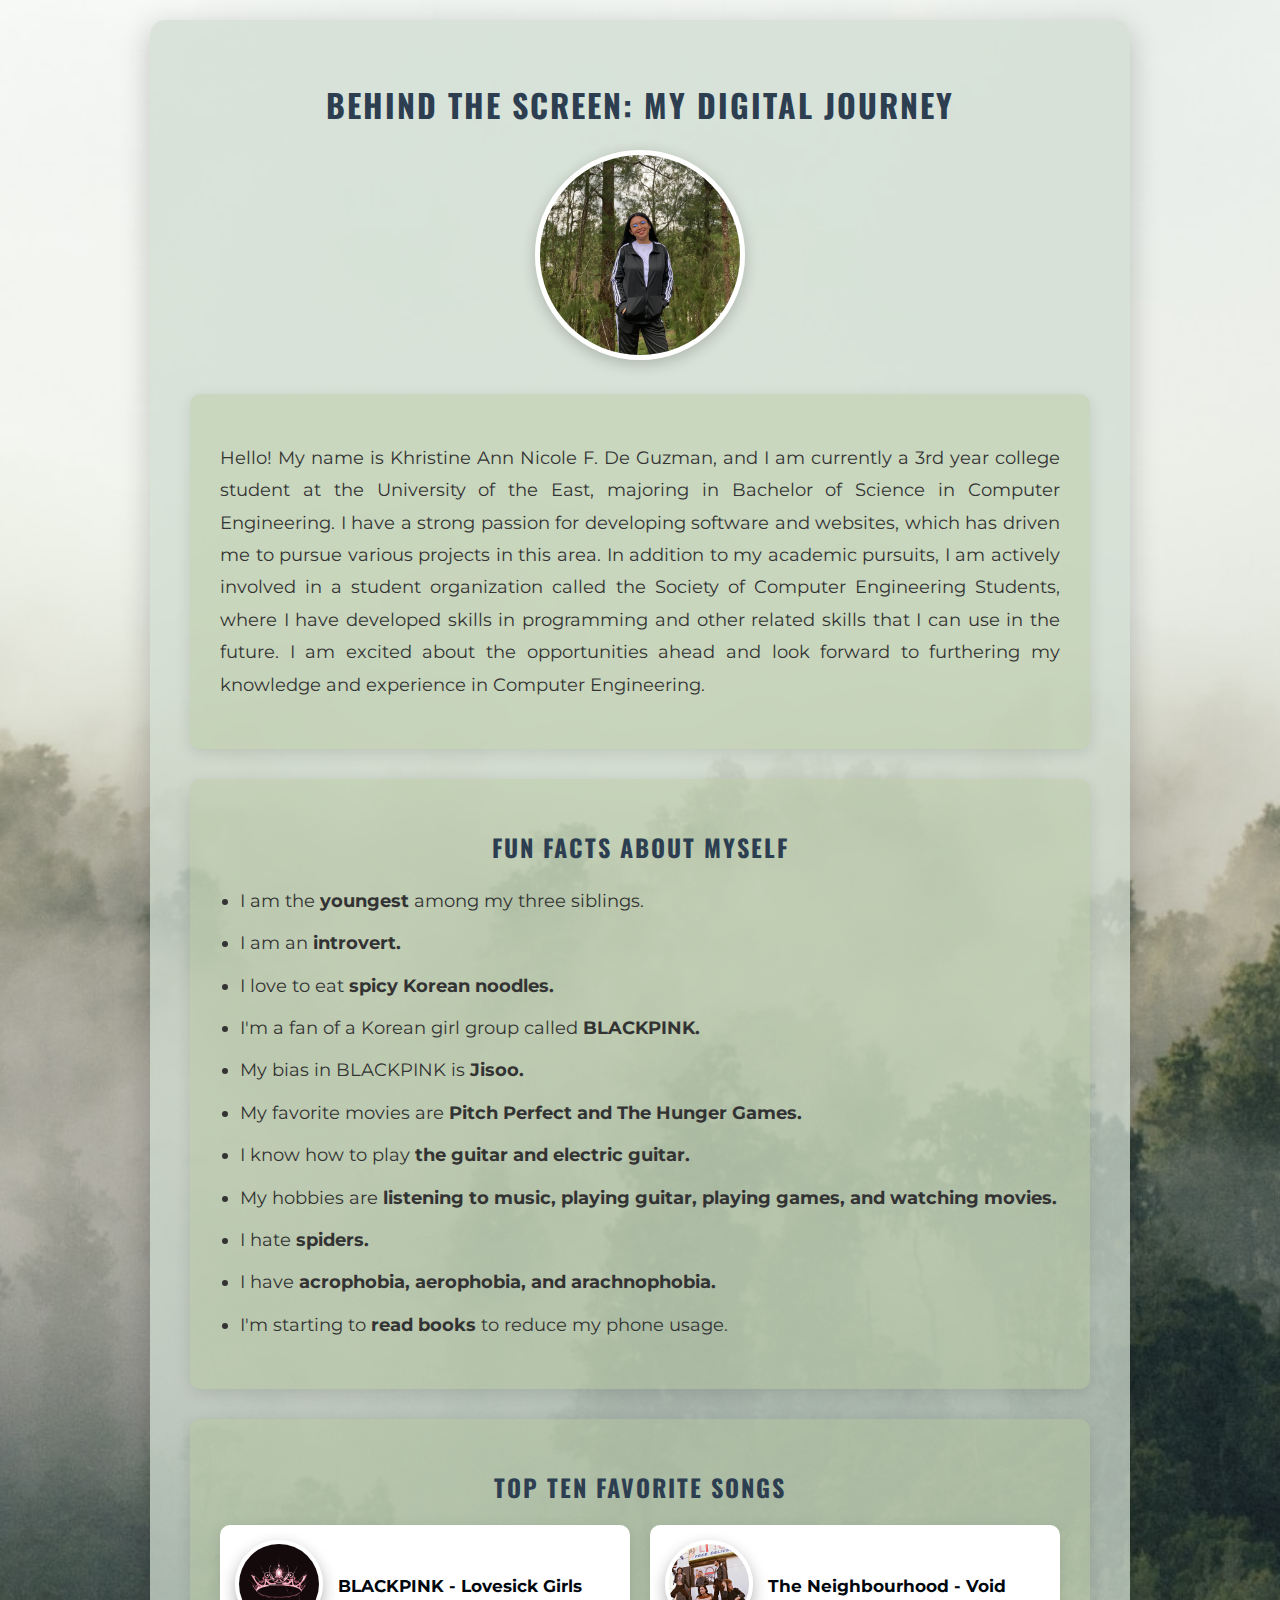
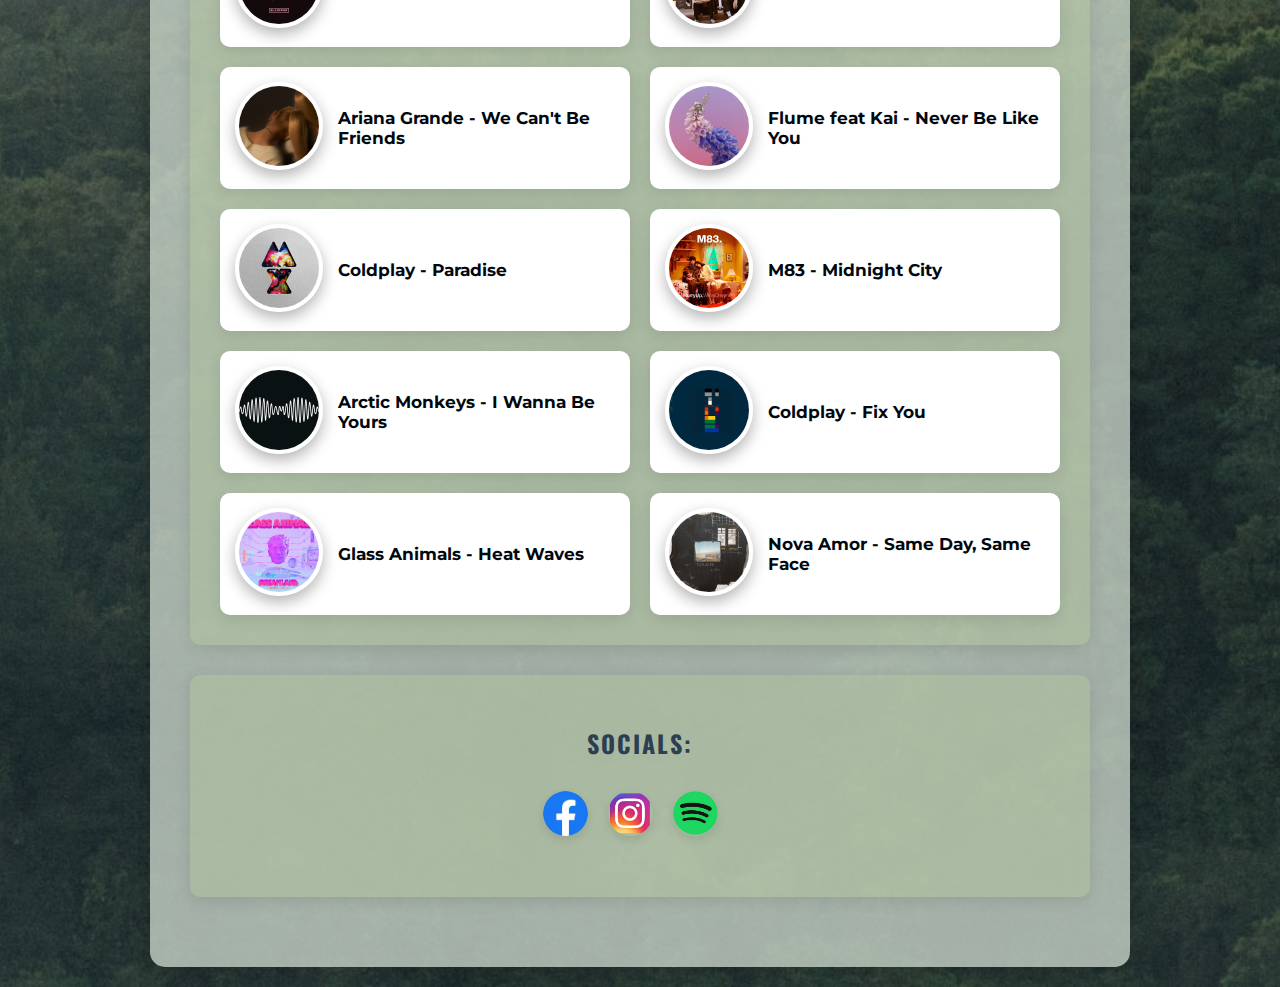
==== commit 57c49dce: "final2" ====
--- a/mysite/index.html
+++ b/mysite/index.html
@@ -12,7 +12,7 @@
             display: flex; /* Flexbox layout for centering content */
             justify-content: center; /* Center content horizontally */
             align-items: center; /* Center content vertically */
-            background-image: url('....//forest2.jpg'); /* Background image */
+            background-image: url('../images/forest2.jpg'); /* Background image */
             background-size: cover; /* Cover the entire viewport */
             background-position: center; /* Center the image */
             background-repeat: no-repeat; /* No repeating of background image */
@@ -185,7 +185,7 @@
     <div class="main-container">
         <center>
             <h1>Behind the Screen: My Digital Journey</h1> <!-- Main heading -->
-            <img src="..//me again.jpg" class="circle-image" alt="My Photo" title="so cute"> <!-- Profile image -->
+            <img src="../images/me again.jpg" class="circle-image" alt="My Photo" title="so cute"> <!-- Profile image -->
         </center>
 
         <div class="section-container">
@@ -229,31 +229,31 @@
                     <!-- List of favorite songs with links and images -->
                     <div class="item">
                         <a href="https://youtu.be/dyRsYk0LyA8?si=FkeVTns3Djf4Uj4a" class="button" title="Click the image">
-                            <img class="playButton" src="..//lovesick girls.jfif" alt="BLACKPINK - Lovesick Girls">
+                            <img class="playButton" src="../images/lovesick girls.jfif" alt="BLACKPINK - Lovesick Girls">
                         </a>
                         <p class="text"><strong>BLACKPINK - Lovesick Girls</strong></p>
                     </div>
                     <div class="item">
                         <a href="https://youtu.be/KNtJGQkC-WI?si=9KeRDptTZYSAr39r" class="button" title="Click the image">
-                            <img class="playButton" src="..//we cant be friends.jfif" alt="Ariana Grande - We Can't Be Friends">
+                            <img class="playButton" src="../images/we cant be friends.jfif" alt="Ariana Grande - We Can't Be Friends">
                         </a>
                         <p class="text"><strong>Ariana Grande - We Can't Be Friends</strong></p>
                     </div>
                     <div class="item">
                         <a href="https://youtu.be/1G4isv_Fylg?si=i5DEYRiq6AjePLD2" class="button" title="Click the image">
-                            <img class="playButton" src="..//paradise.jfif" alt="Coldplay - Paradise">
+                            <img class="playButton" src="../images/paradise.jfif" alt="Coldplay - Paradise">
                         </a>
                         <p class="text"><strong>Coldplay - Paradise</strong></p>
                     </div>
                     <div class="item">
                         <a href="https://youtu.be/nyuo9-OjNNg?si=h8f2tadHwma1LgUd" class="button" title="Click the image">
-                            <img class="playButton" src="..//iwby.jfif" alt="Arctic Monkeys - I Wanna Be Yours">
+                            <img class="playButton" src="../images/iwby.jfif" alt="Arctic Monkeys - I Wanna Be Yours">
                         </a>
                         <p class="text"><strong>Arctic Monkeys - I Wanna Be Yours</strong></p>
                     </div>
                     <div class="item">
                         <a href="https://youtu.be/mRD0-GxqHVo?si=ljluUmWOCuQTzFej" class="button" title="Click the image">
-                            <img class="playButton" src="..//heat waves.jfif" alt="Glass Animals - Heat Waves">
+                            <img class="playButton" src="../images/heat waves.jfif" alt="Glass Animals - Heat Waves">
                         </a>
                         <p class="text"><strong>Glass Animals - Heat Waves</strong></p>
                     </div>
@@ -263,31 +263,31 @@
                     <!-- Continuation of the list of favorite songs -->
                     <div class="item">
                         <a href="https://youtu.be/agdObcVqqMU?si=edaJ4HWxiCZ1FqUi" class="button" title="Click the image">
-                            <img class="playButton" src="..//void.jfif" alt="The Neighbourhood - Void">
+                            <img class="playButton" src="../images/void.jfif" alt="The Neighbourhood - Void">
                         </a>
                         <p class="text"><strong>The Neighbourhood - Void</strong></p>
                     </div>
                     <div class="item">
                         <a href="https://youtu.be/Ly7uj0JwgKg?si=FfVz0w5lbWAhgZRU" class="button" title="Click the image">
-                            <img class="playButton" src="    ..//never be like yo.jfif" alt="Flume feat Kai - Never Be Like You">
+                            <img class="playButton" src="    ../images/never be like yo.jfif" alt="Flume feat Kai - Never Be Like You">
                         </a>
                         <p class="text"><strong>Flume feat Kai - Never Be Like You</strong></p>
                     </div>
                     <div class="item">
                         <a href="https://youtu.be/dX3k_QDnzHE?si=Y-CjiTrNg-SC_PJ_" class="button" title="Click the image">
-                            <img class="playButton" src="..//midnight city.jfif" alt="M83 - Midnight City">
+                            <img class="playButton" src="../images/midnight city.jfif" alt="M83 - Midnight City">
                         </a>
                         <p class="text"><strong>M83 - Midnight City</strong></p>
                     </div>
                     <div class="item">
                         <a href="https://youtu.be/k4V3Mo61fJM?si=1-l8E3bDC9uke3KX" class="button" title="Click the image">
-                            <img class="playButton" src="..//fix you.jfif" alt="Coldplay - Fix You">
+                            <img class="playButton" src="../images/fix you.jfif" alt="Coldplay - Fix You">
                         </a>
                         <p class="text"><strong>Coldplay - Fix You</strong></p>
                     </div>
                     <div class="item">
                         <a href="https://youtu.be/gJB8086wxj4?si=T2BcfjELr_qhOo3C" class="button" title="Click the image">
-                            <img class="playButton" src="..//sdsf.jfif" alt="Nova Amor - Same Day, Same Face">
+                            <img class="playButton" src="../images/sdsf.jfif" alt="Nova Amor - Same Day, Same Face">
                         </a>
                         <p class="text"><strong>Nova Amor - Same Day, Same Face</strong></p>
                     </div>
@@ -301,13 +301,13 @@
                 <div class="socials-container">
                     <!-- Social media icons with links -->
                     <a href="https://www.facebook.com/khrstn.dgzmn24" class="button" title="Facebook">
-                        <img src="..//fb.png" alt="Facebook">
+                        <img src="../images/fb.png" alt="Facebook">
                     </a>
                     <a href="https://www.instagram.com/aymkeydi/?hl=en" class="button" title="Instagram">
-                        <img src="..//insta.png" alt="Instagram">
+                        <img src="../images/insta.png" alt="Instagram">
                     </a>
                     <a href="https://open.spotify.com/user/uxahogxzsr3gxp31v0a410ooy?si=de86f78c50b0498d" class="button" title="Spotify">
-                        <img src="..//spotify.png" alt="Spotify">
+                        <img src="../images/spotify.png" alt="Spotify">
                     </a><br><br><br><br>
                 </div>
             </center>
